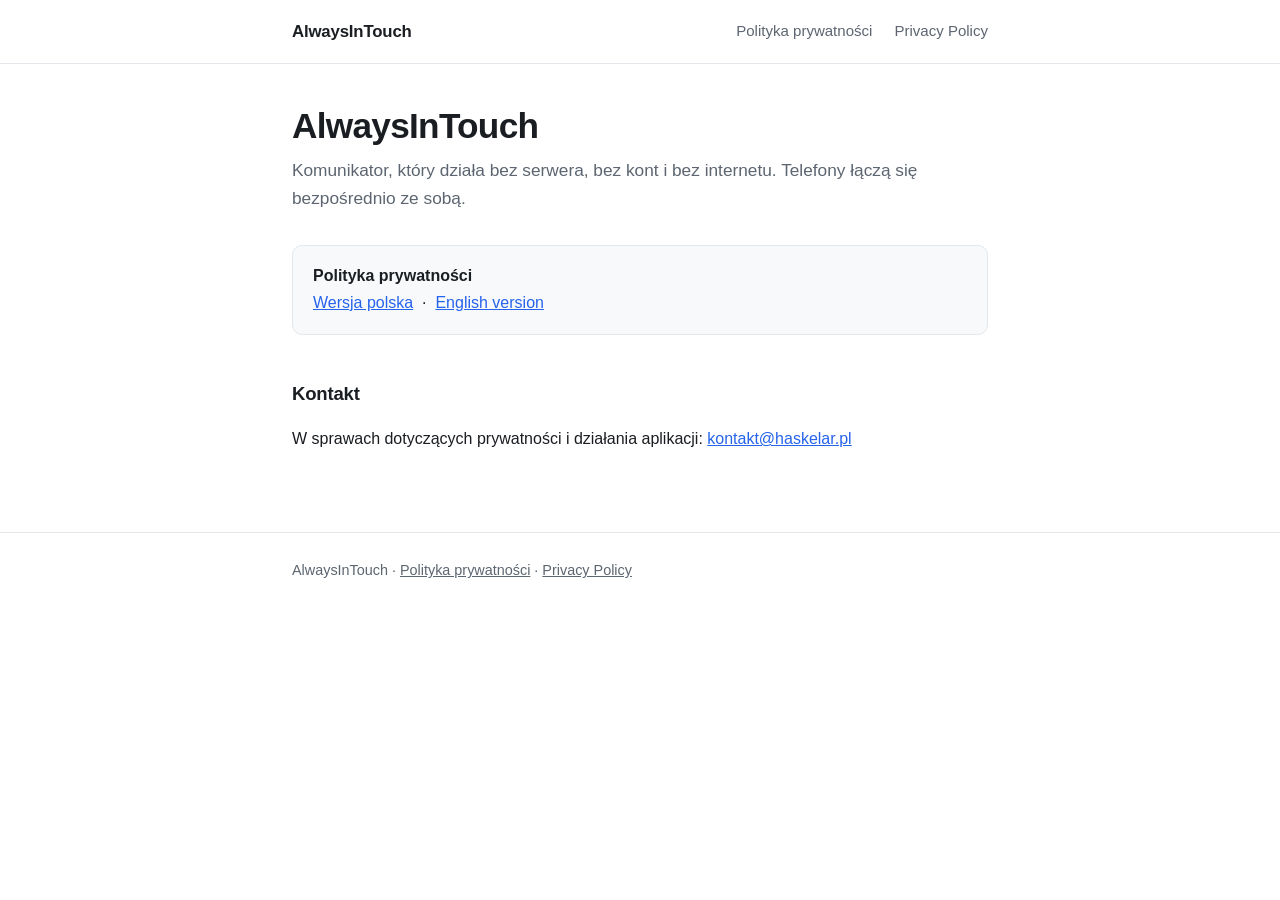
==== index.html @ 98c2c509 "Polityka prywatnosci AlwaysInTouch (PL/EN) na GitHub Pages" ====
<!DOCTYPE html>
<html lang="pl">
<head>
<meta charset="utf-8">
<meta name="viewport" content="width=device-width, initial-scale=1">
<title>AlwaysInTouch</title>
<meta name="description" content="AlwaysInTouch — komunikator działający bez serwera i bez internetu. Polityka prywatności po polsku i po angielsku.">
<link rel="canonical" href="https://haskelar.pl/">
<link rel="stylesheet" href="/style.css">
<link rel="icon" href="data:image/svg+xml,<svg xmlns='http://www.w3.org/2000/svg' viewBox='0 0 100 100'><text y='.9em' font-size='90'>🔗</text></svg>">
</head>
<body>

<header class="site">
  <div class="wrap">
    <a class="brand" href="/">AlwaysInTouch</a>
    <nav>
      <a href="/polityka-prywatnosci/">Polityka prywatności</a>
      <a href="/privacy/">Privacy Policy</a>
    </nav>
  </div>
</header>

<main>
  <div class="wrap">
    <h1>AlwaysInTouch</h1>
    <p class="lead">Komunikator, który działa bez serwera, bez kont i bez internetu.
    Telefony łączą się bezpośrednio ze sobą.</p>

    <div class="card">
      <p><strong>Polityka prywatności</strong><br>
      <a href="/polityka-prywatnosci/">Wersja polska</a> &nbsp;·&nbsp;
      <a href="/privacy/">English version</a></p>
    </div>

    <h2>Kontakt</h2>
    <p>W sprawach dotyczących prywatności i działania aplikacji:
    <a href="mailto:kontakt@haskelar.pl">kontakt@haskelar.pl</a></p>
  </div>
</main>

<footer class="site">
  <div class="wrap">
    AlwaysInTouch &middot;
    <a href="/polityka-prywatnosci/">Polityka prywatności</a> &middot;
    <a href="/privacy/">Privacy Policy</a>
  </div>
</footer>

</body>
</html>
---- style.css ----
:root {
  --bg: #ffffff;
  --fg: #1a1d21;
  --muted: #5c6570;
  --line: #e3e7eb;
  --accent: #2563eb;
  --card: #f7f9fb;
  --maxw: 46rem;
}

@media (prefers-color-scheme: dark) {
  :root {
    --bg: #0f1216;
    --fg: #e6eaef;
    --muted: #9aa4b0;
    --line: #242a31;
    --accent: #6ea8fe;
    --card: #161b21;
  }
}

* { box-sizing: border-box; }

html { -webkit-text-size-adjust: 100%; }

body {
  margin: 0;
  background: var(--bg);
  color: var(--fg);
  font: 16px/1.65 -apple-system, BlinkMacSystemFont, "Segoe UI", Roboto,
        "Helvetica Neue", Arial, sans-serif;
}

.wrap {
  max-width: var(--maxw);
  margin: 0 auto;
  padding: 0 1.25rem;
}

header.site {
  border-bottom: 1px solid var(--line);
  padding: 1.1rem 0;
}

header.site .wrap {
  display: flex;
  flex-wrap: wrap;
  gap: 0.75rem 1rem;
  align-items: center;
  justify-content: space-between;
}

.brand {
  font-weight: 650;
  letter-spacing: -0.01em;
  font-size: 1.05rem;
  text-decoration: none;
  color: var(--fg);
}

nav a {
  color: var(--muted);
  text-decoration: none;
  font-size: 0.94rem;
  margin-left: 1.1rem;
}

nav a:first-child { margin-left: 0; }

nav a:hover, a:hover { color: var(--accent); }

.lang {
  display: inline-flex;
  border: 1px solid var(--line);
  border-radius: 7px;
  overflow: hidden;
  font-size: 0.82rem;
}

.lang a {
  padding: 0.24rem 0.62rem;
  text-decoration: none;
  color: var(--muted);
  margin: 0;
}

.lang a[aria-current="true"] {
  background: var(--accent);
  color: #fff;
}

main { padding: 2.6rem 0 4rem; }

h1 {
  font-size: clamp(1.65rem, 4.5vw, 2.2rem);
  line-height: 1.2;
  letter-spacing: -0.02em;
  margin: 0 0 0.5rem;
}

h2 {
  font-size: 1.16rem;
  letter-spacing: -0.01em;
  margin: 2.4rem 0 0.6rem;
  padding-top: 0.4rem;
}

p, li { color: var(--fg); }

.lead {
  font-size: 1.08rem;
  color: var(--muted);
  margin: 0 0 2rem;
}

a { color: var(--accent); }

ul { padding-left: 1.2rem; }

li { margin: 0.3rem 0; }

ol { padding-left: 1.3rem; }

.meta {
  color: var(--muted);
  font-size: 0.9rem;
  margin: 0 0 2.2rem;
  padding-bottom: 1.4rem;
  border-bottom: 1px solid var(--line);
}

.meta strong { color: var(--fg); }

code {
  font-family: ui-monospace, SFMono-Regular, Menlo, Consolas, monospace;
  font-size: 0.88em;
  background: var(--card);
  border: 1px solid var(--line);
  border-radius: 4px;
  padding: 0.08em 0.35em;
}

.card {
  background: var(--card);
  border: 1px solid var(--line);
  border-radius: 10px;
  padding: 1.1rem 1.25rem;
  margin: 1.5rem 0;
}

.card p:first-child { margin-top: 0; }
.card p:last-child { margin-bottom: 0; }

.card.tldr { border-left: 3px solid var(--accent); }

table {
  width: 100%;
  border-collapse: collapse;
  margin: 1rem 0;
  font-size: 0.94rem;
}

th, td {
  text-align: left;
  padding: 0.55rem 0.7rem;
  border-bottom: 1px solid var(--line);
  vertical-align: top;
}

th { color: var(--muted); font-weight: 600; }

td:first-child { white-space: nowrap; }

@media (max-width: 34rem) {
  td:first-child { white-space: normal; }
}

.scroll { overflow-x: auto; }

footer.site {
  border-top: 1px solid var(--line);
  padding: 1.6rem 0 2.5rem;
  color: var(--muted);
  font-size: 0.9rem;
}

footer.site a { color: var(--muted); }
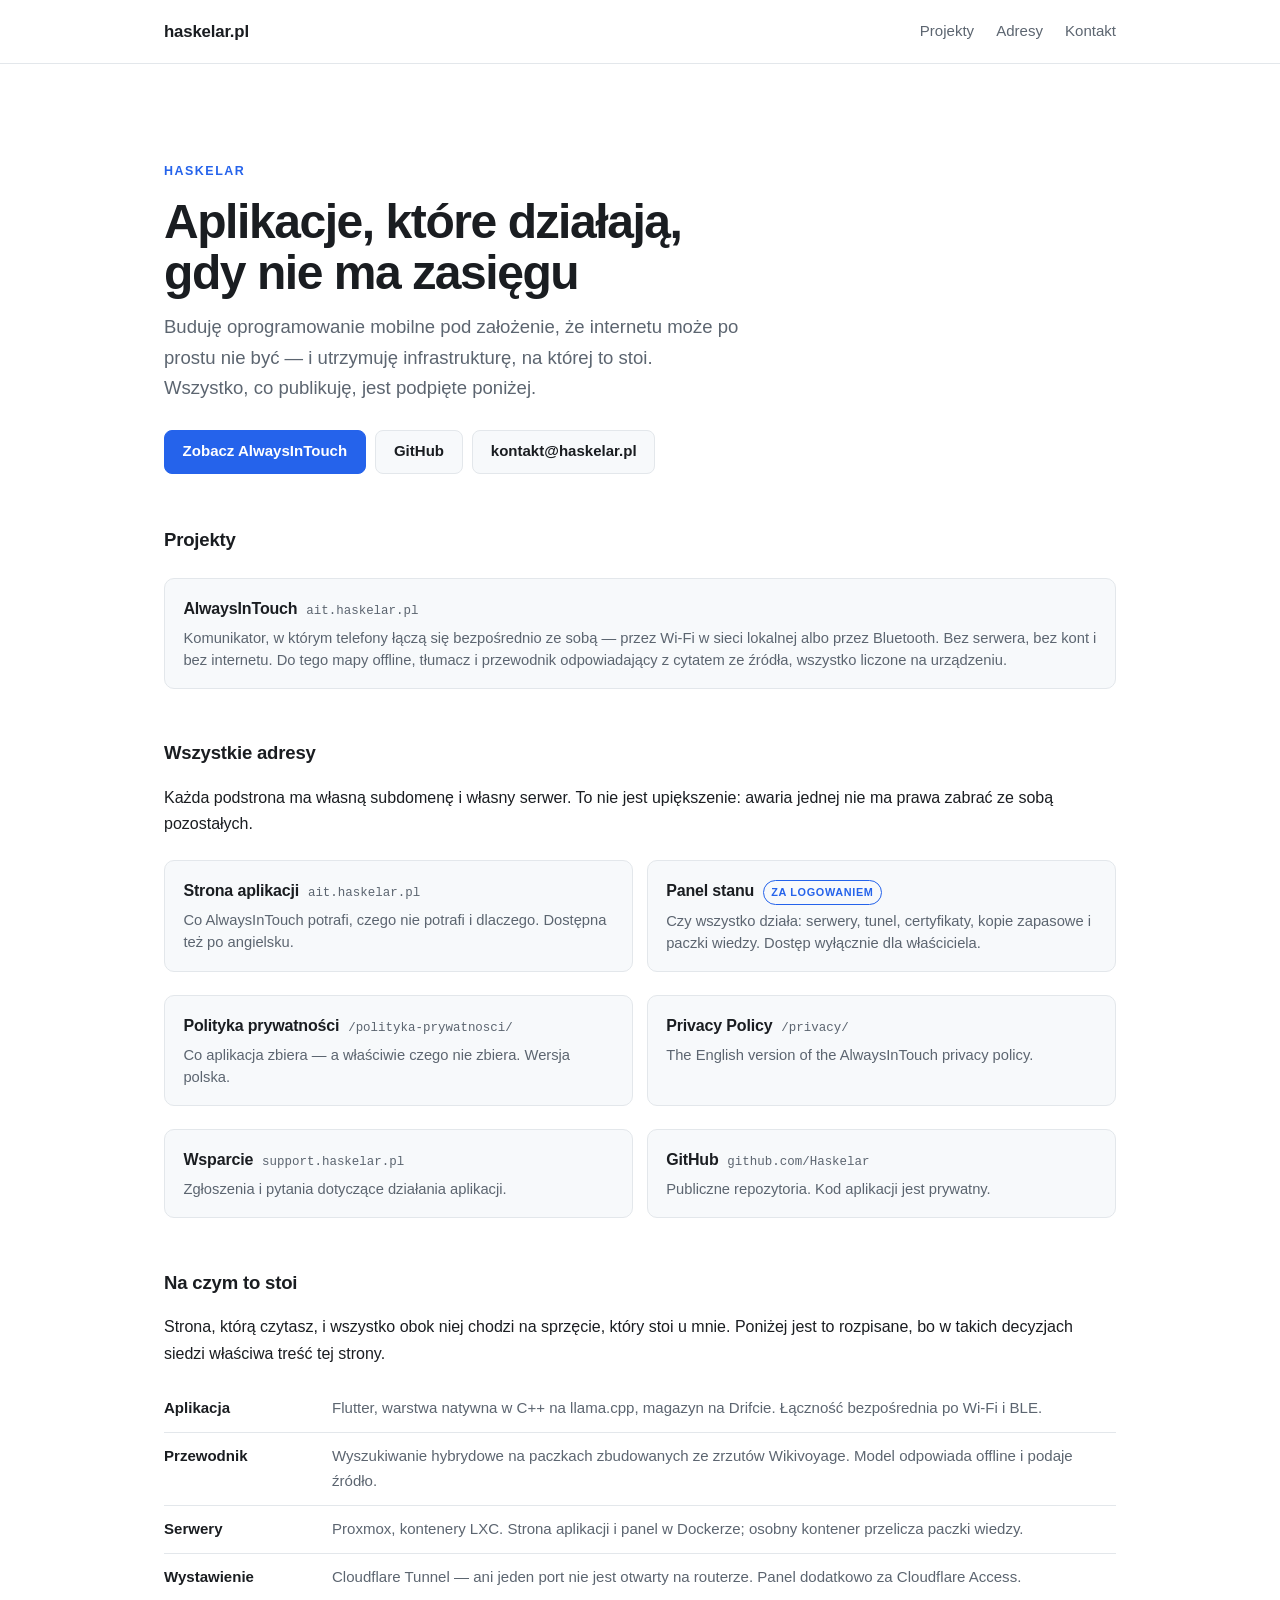
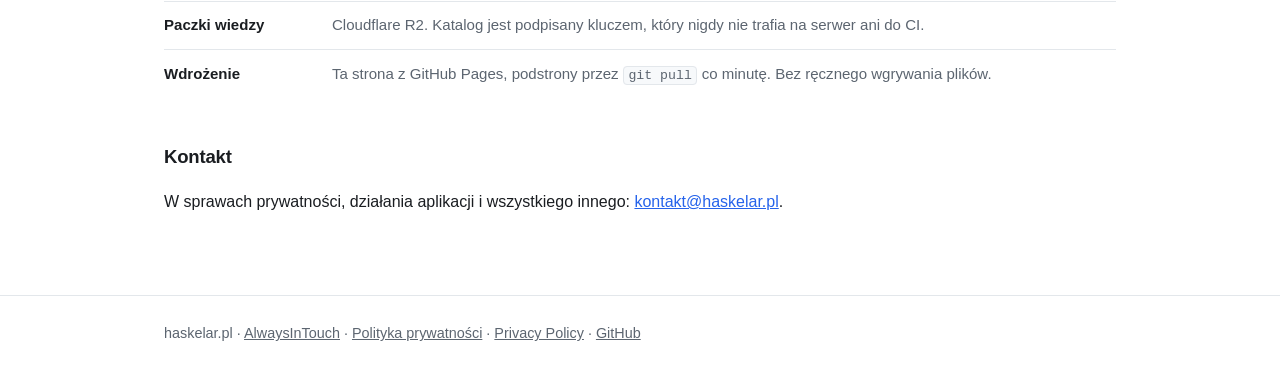
==== commit 9c4c571d: "haskelar.pl staje sie strona developera, nie aplikacji Strona glowna byla dotad druga, ubozsza stron" ====
--- a/index.html
+++ b/index.html
@@ -3,47 +3,164 @@
 <head>
 <meta charset="utf-8">
 <meta name="viewport" content="width=device-width, initial-scale=1">
-<title>AlwaysInTouch</title>
-<meta name="description" content="AlwaysInTouch — komunikator działający bez serwera i bez internetu. Polityka prywatności po polsku i po angielsku.">
+<title>Haskelar — aplikacje, które działają bez internetu</title>
+<meta name="description" content="Buduję aplikacje mobilne działające offline i utrzymuję infrastrukturę, na której stoją. AlwaysInTouch — komunikator bez serwera. Tu znajdziesz wszystkie podstrony i polityki prywatności.">
 <link rel="canonical" href="https://haskelar.pl/">
 <link rel="stylesheet" href="/style.css">
-<link rel="icon" href="data:image/svg+xml,<svg xmlns='http://www.w3.org/2000/svg' viewBox='0 0 100 100'><text y='.9em' font-size='90'>🔗</text></svg>">
+<link rel="icon" href="data:image/svg+xml,<svg xmlns='http://www.w3.org/2000/svg' viewBox='0 0 100 100'><text y='.9em' font-size='90'>🛠️</text></svg>">
+<meta property="og:title" content="Haskelar — aplikacje, które działają bez internetu">
+<meta property="og:description" content="AlwaysInTouch: komunikator łączący telefony bezpośrednio ze sobą. Plus infrastruktura, na której to stoi.">
+<meta property="og:type" content="website">
+<meta property="og:locale" content="pl_PL">
+<meta property="og:url" content="https://haskelar.pl/">
 </head>
-<body>
+<body class="glowna">
 
 <header class="site">
   <div class="wrap">
-    <a class="brand" href="/">AlwaysInTouch</a>
+    <a class="brand" href="/">haskelar.pl</a>
     <nav>
-      <a href="/polityka-prywatnosci/">Polityka prywatności</a>
-      <a href="/privacy/">Privacy Policy</a>
+      <a href="#projekty">Projekty</a>
+      <a href="#adresy">Adresy</a>
+      <a href="#kontakt">Kontakt</a>
     </nav>
   </div>
 </header>
 
 <main>
   <div class="wrap">
-    <h1>AlwaysInTouch</h1>
-    <p class="lead">Komunikator, który działa bez serwera, bez kont i bez internetu.
-    Telefony łączą się bezpośrednio ze sobą.</p>
 
-    <div class="card">
-      <p><strong>Polityka prywatności</strong><br>
-      <a href="/polityka-prywatnosci/">Wersja polska</a> &nbsp;·&nbsp;
-      <a href="/privacy/">English version</a></p>
-    </div>
+    <section class="hero">
+      <span class="kto">Haskelar</span>
+      <h1>Aplikacje, które działają, gdy nie ma zasięgu</h1>
+      <p class="lead">Buduję oprogramowanie mobilne pod założenie, że internetu
+      może po prostu nie być — i utrzymuję infrastrukturę, na której to stoi.
+      Wszystko, co publikuję, jest podpięte poniżej.</p>
+      <div class="hero-akcje">
+        <a class="przycisk mocny" href="https://ait.haskelar.pl/">Zobacz AlwaysInTouch</a>
+        <a class="przycisk" href="https://github.com/Haskelar">GitHub</a>
+        <a class="przycisk" href="mailto:kontakt@haskelar.pl">kontakt@haskelar.pl</a>
+      </div>
+    </section>
 
-    <h2>Kontakt</h2>
-    <p>W sprawach dotyczących prywatności i działania aplikacji:
-    <a href="mailto:kontakt@haskelar.pl">kontakt@haskelar.pl</a></p>
+    <h2 id="projekty">Projekty</h2>
+
+    <ul class="siatka">
+      <li class="szeroki">
+        <a class="kafel" href="https://ait.haskelar.pl/">
+          <span class="kafel-glowa">
+            <span class="kafel-tytul">AlwaysInTouch</span>
+            <span class="kafel-adres">ait.haskelar.pl</span>
+          </span>
+          <p>Komunikator, w którym telefony łączą się bezpośrednio ze sobą —
+          przez Wi-Fi w sieci lokalnej albo przez Bluetooth. Bez serwera, bez
+          kont i bez internetu. Do tego mapy offline, tłumacz i przewodnik
+          odpowiadający z cytatem ze źródła, wszystko liczone na urządzeniu.</p>
+        </a>
+      </li>
+    </ul>
+
+    <h2 id="adresy">Wszystkie adresy</h2>
+    <p>Każda podstrona ma własną subdomenę i własny serwer. To nie jest
+    upiększenie: awaria jednej nie ma prawa zabrać ze sobą pozostałych.</p>
+
+    <ul class="siatka">
+      <li>
+        <!-- Bez osobnego odnośnika do wersji angielskiej w środku: odnośnik
+             zagnieżdżony w odnośniku to niepoprawny HTML, a przeglądarki
+             rozwiązują to każda po swojemu. Przełącznik języka stoi na samej
+             stronie aplikacji, i tam jest jego miejsce. -->
+        <a class="kafel" href="https://ait.haskelar.pl/">
+          <span class="kafel-glowa">
+            <span class="kafel-tytul">Strona aplikacji</span>
+            <span class="kafel-adres">ait.haskelar.pl</span>
+          </span>
+          <p>Co AlwaysInTouch potrafi, czego nie potrafi i dlaczego.
+          Dostępna też po angielsku.</p>
+        </a>
+      </li>
+      <li>
+        <a class="kafel" href="https://dev.haskelar.pl/">
+          <span class="kafel-glowa">
+            <span class="kafel-tytul">Panel stanu</span>
+            <span class="znacznik zamkniety">za logowaniem</span>
+          </span>
+          <p>Czy wszystko działa: serwery, tunel, certyfikaty, kopie zapasowe
+          i paczki wiedzy. Dostęp wyłącznie dla właściciela.</p>
+        </a>
+      </li>
+      <li>
+        <a class="kafel" href="/polityka-prywatnosci/">
+          <span class="kafel-glowa">
+            <span class="kafel-tytul">Polityka prywatności</span>
+            <span class="kafel-adres">/polityka-prywatnosci/</span>
+          </span>
+          <p>Co aplikacja zbiera — a właściwie czego nie zbiera. Wersja polska.</p>
+        </a>
+      </li>
+      <li>
+        <a class="kafel" href="/privacy/">
+          <span class="kafel-glowa">
+            <span class="kafel-tytul" lang="en">Privacy Policy</span>
+            <span class="kafel-adres">/privacy/</span>
+          </span>
+          <p lang="en">The English version of the AlwaysInTouch privacy policy.</p>
+        </a>
+      </li>
+      <li>
+        <a class="kafel" href="https://support.haskelar.pl/">
+          <span class="kafel-glowa">
+            <span class="kafel-tytul">Wsparcie</span>
+            <span class="kafel-adres">support.haskelar.pl</span>
+          </span>
+          <p>Zgłoszenia i pytania dotyczące działania aplikacji.</p>
+        </a>
+      </li>
+      <li>
+        <a class="kafel" href="https://github.com/Haskelar">
+          <span class="kafel-glowa">
+            <span class="kafel-tytul">GitHub</span>
+            <span class="kafel-adres">github.com/Haskelar</span>
+          </span>
+          <p>Publiczne repozytoria. Kod aplikacji jest prywatny.</p>
+        </a>
+      </li>
+    </ul>
+
+    <h2>Na czym to stoi</h2>
+    <p>Strona, którą czytasz, i wszystko obok niej chodzi na sprzęcie, który
+    stoi u mnie. Poniżej jest to rozpisane, bo w takich decyzjach siedzi
+    właściwa treść tej strony.</p>
+
+    <ul class="stos">
+      <li><b>Aplikacja</b><span>Flutter, warstwa natywna w C++ na llama.cpp,
+        magazyn na Drifcie. Łączność bezpośrednia po Wi-Fi i BLE.</span></li>
+      <li><b>Przewodnik</b><span>Wyszukiwanie hybrydowe na paczkach zbudowanych
+        ze zrzutów Wikivoyage. Model odpowiada offline i podaje źródło.</span></li>
+      <li><b>Serwery</b><span>Proxmox, kontenery LXC. Strona aplikacji i panel
+        w Dockerze; osobny kontener przelicza paczki wiedzy.</span></li>
+      <li><b>Wystawienie</b><span>Cloudflare Tunnel — ani jeden port nie jest
+        otwarty na routerze. Panel dodatkowo za Cloudflare Access.</span></li>
+      <li><b>Paczki wiedzy</b><span>Cloudflare R2. Katalog jest podpisany
+        kluczem, który nigdy nie trafia na serwer ani do CI.</span></li>
+      <li><b>Wdrożenie</b><span>Ta strona z GitHub Pages, podstrony przez
+        <code>git pull</code> co minutę. Bez ręcznego wgrywania plików.</span></li>
+    </ul>
+
+    <h2 id="kontakt">Kontakt</h2>
+    <p>W sprawach prywatności, działania aplikacji i wszystkiego innego:
+    <a href="mailto:kontakt@haskelar.pl">kontakt@haskelar.pl</a>.</p>
+
   </div>
 </main>
 
 <footer class="site">
   <div class="wrap">
-    AlwaysInTouch &middot;
+    haskelar.pl &middot;
+    <a href="https://ait.haskelar.pl/">AlwaysInTouch</a> &middot;
     <a href="/polityka-prywatnosci/">Polityka prywatności</a> &middot;
-    <a href="/privacy/">Privacy Policy</a>
+    <a href="/privacy/">Privacy Policy</a> &middot;
+    <a href="https://github.com/Haskelar">GitHub</a>
   </div>
 </footer>
 
--- a/style.css
+++ b/style.css
@@ -185,3 +185,166 @@
 }
 
 footer.site a { color: var(--muted); }
+
+/* ==========================================================================
+   Strona główna — wizytówka i rozdzielnia.
+
+   Wszystko poniżej dotyczy WYŁĄCZNIE index.html i 404. Podstrony z polityką
+   prywatności korzystają z klas powyżej i nie wolno ich ruszać: ich adresy
+   są wpisane w Play Console, a treść jest dokumentem prawnym.
+
+   Szerokość zawartości rośnie tu do 62rem, bo rozdzielnia to siatka kafelków,
+   a nie tekst do czytania — kolumna 46rem od artykułu byłaby dla niej za wąska.
+   ========================================================================== */
+
+body.glowna .wrap { max-width: 62rem; }
+
+/* ---------------------------------------------------------------- nagłówek */
+
+.hero { padding: 3.2rem 0 0.4rem; }
+
+.hero .kto {
+  display: inline-block;
+  font-size: 0.78rem;
+  font-weight: 650;
+  letter-spacing: 0.12em;
+  text-transform: uppercase;
+  color: var(--accent);
+  margin-bottom: 0.9rem;
+}
+
+.hero h1 {
+  font-size: clamp(2rem, 6vw, 3rem);
+  line-height: 1.08;
+  letter-spacing: -0.03em;
+  margin: 0 0 0.8rem;
+  max-width: 20ch;
+}
+
+.hero .lead {
+  font-size: clamp(1.02rem, 2.2vw, 1.16rem);
+  max-width: 56ch;
+  margin-bottom: 1.6rem;
+}
+
+.hero-akcje { display: flex; flex-wrap: wrap; gap: 0.6rem; }
+
+.przycisk {
+  display: inline-flex;
+  align-items: center;
+  min-height: 44px;          /* cel dotykowy — WCAG 2.5.5 */
+  padding: 0.5rem 1.1rem;
+  border-radius: 8px;
+  border: 1px solid var(--line);
+  background: var(--card);
+  color: var(--fg);
+  font-size: 0.94rem;
+  font-weight: 600;
+  text-decoration: none;
+}
+
+.przycisk:hover { border-color: var(--accent); color: var(--accent); }
+
+.przycisk.mocny {
+  background: var(--accent);
+  border-color: var(--accent);
+  color: #fff;
+}
+
+.przycisk.mocny:hover { opacity: 0.9; color: #fff; }
+
+/* ---------------------------------------------------------------- kafelki */
+
+.siatka {
+  display: grid;
+  gap: 0.85rem;
+  grid-template-columns: 1fr;
+  margin: 1.1rem 0 0;
+  padding: 0;
+  list-style: none;
+}
+
+/* Elementem siatki jest <li>, więc klasa układu musi siedzieć na nim, a nie
+   na kafelku w środku. `display: flex` plus `flex: 1` wyrównuje wysokości
+   w wierszu — bez tego dwa kafelki obok siebie mają różną wysokość i siatka
+   wygląda na rozjechaną. */
+.siatka > li { display: flex; }
+.siatka > li > .kafel { flex: 1; }
+
+@media (min-width: 40rem) {
+  .siatka { grid-template-columns: repeat(2, minmax(0, 1fr)); }
+  .siatka > li.szeroki { grid-column: 1 / -1; }
+}
+
+.kafel {
+  display: flex;
+  flex-direction: column;
+  gap: 0.3rem;
+  padding: 1.05rem 1.15rem;
+  border: 1px solid var(--line);
+  border-radius: 10px;
+  background: var(--card);
+  text-decoration: none;
+  color: inherit;
+}
+
+a.kafel:hover { border-color: var(--accent); }
+
+.kafel-glowa {
+  display: flex;
+  align-items: baseline;
+  gap: 0.55rem;
+  flex-wrap: wrap;
+}
+
+.kafel-tytul { font-weight: 660; font-size: 1rem; letter-spacing: -0.01em; }
+a.kafel:hover .kafel-tytul { color: var(--accent); }
+
+.kafel-adres {
+  font-family: ui-monospace, SFMono-Regular, Menlo, Consolas, monospace;
+  font-size: 0.78rem;
+  color: var(--muted);
+}
+
+.kafel p { margin: 0; color: var(--muted); font-size: 0.92rem; line-height: 1.5; }
+
+.znacznik {
+  font-size: 0.68rem;
+  font-weight: 700;
+  letter-spacing: 0.06em;
+  text-transform: uppercase;
+  padding: 0.15rem 0.45rem;
+  border-radius: 999px;
+  border: 1px solid var(--line);
+  color: var(--muted);
+  white-space: nowrap;
+}
+
+.znacznik.zamkniety { border-color: var(--accent); color: var(--accent); }
+
+/* ------------------------------------------------------------------ stos */
+
+.stos { margin: 1.1rem 0 0; padding: 0; list-style: none; }
+
+.stos li {
+  display: flex;
+  gap: 1rem;
+  padding: 0.7rem 0;
+  border-bottom: 1px solid var(--line);
+  font-size: 0.94rem;
+  margin: 0;
+}
+
+.stos li:last-child { border-bottom: 0; }
+
+.stos b {
+  flex: 0 0 9.5rem;
+  font-weight: 600;
+}
+
+.stos span { color: var(--muted); }
+
+@media (max-width: 34rem) {
+  .stos li { flex-direction: column; gap: 0.15rem; }
+  .stos b { flex: none; }
+}
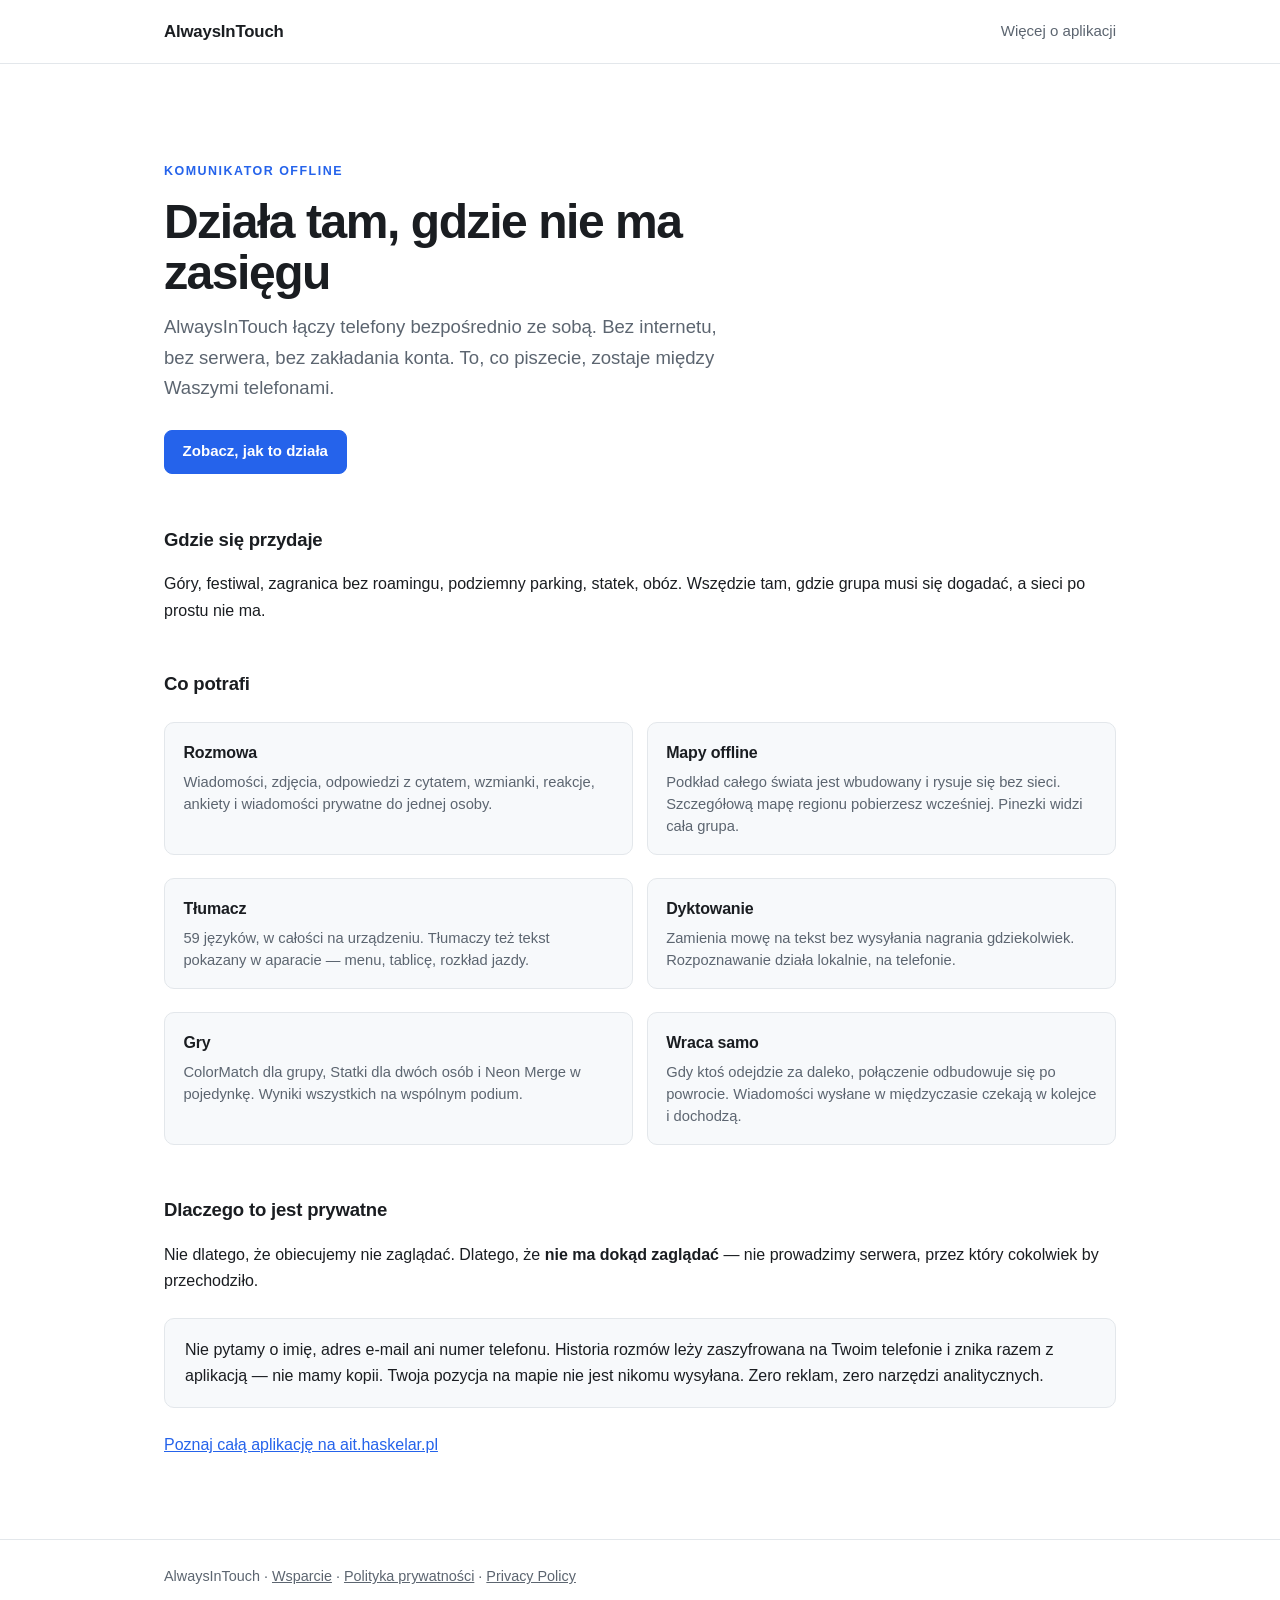
==== commit c272863b: "haskelar.pl mowi o aplikacji, nie o tym, jak jest zbudowana Poprzednia wersja byla wizytowka develop" ====
--- a/index.html
+++ b/index.html
@@ -3,13 +3,13 @@
 <head>
 <meta charset="utf-8">
 <meta name="viewport" content="width=device-width, initial-scale=1">
-<title>Haskelar — aplikacje, które działają bez internetu</title>
-<meta name="description" content="Buduję aplikacje mobilne działające offline i utrzymuję infrastrukturę, na której stoją. AlwaysInTouch — komunikator bez serwera. Tu znajdziesz wszystkie podstrony i polityki prywatności.">
+<title>AlwaysInTouch — komunikator, który działa bez zasięgu</title>
+<meta name="description" content="AlwaysInTouch łączy telefony bezpośrednio ze sobą. Piszcie, wysyłajcie zdjęcia i stawiajcie pinezki na wspólnej mapie bez internetu, bez serwera i bez zakładania konta.">
 <link rel="canonical" href="https://haskelar.pl/">
 <link rel="stylesheet" href="/style.css">
-<link rel="icon" href="data:image/svg+xml,<svg xmlns='http://www.w3.org/2000/svg' viewBox='0 0 100 100'><text y='.9em' font-size='90'>🛠️</text></svg>">
-<meta property="og:title" content="Haskelar — aplikacje, które działają bez internetu">
-<meta property="og:description" content="AlwaysInTouch: komunikator łączący telefony bezpośrednio ze sobą. Plus infrastruktura, na której to stoi.">
+<link rel="icon" href="data:image/svg+xml,<svg xmlns='http://www.w3.org/2000/svg' viewBox='0 0 100 100'><text y='.9em' font-size='90'>🔗</text></svg>">
+<meta property="og:title" content="AlwaysInTouch — komunikator, który działa bez zasięgu">
+<meta property="og:description" content="Telefony łączą się bezpośrednio ze sobą. Bez internetu, bez serwera, bez konta.">
 <meta property="og:type" content="website">
 <meta property="og:locale" content="pl_PL">
 <meta property="og:url" content="https://haskelar.pl/">
@@ -18,11 +18,9 @@
 
 <header class="site">
   <div class="wrap">
-    <a class="brand" href="/">haskelar.pl</a>
+    <a class="brand" href="/">AlwaysInTouch</a>
     <nav>
-      <a href="#projekty">Projekty</a>
-      <a href="#adresy">Adresy</a>
-      <a href="#kontakt">Kontakt</a>
+      <a href="https://ait.haskelar.pl/">Więcej o aplikacji</a>
     </nav>
   </div>
 </header>
@@ -31,136 +29,90 @@
   <div class="wrap">
 
     <section class="hero">
-      <span class="kto">Haskelar</span>
-      <h1>Aplikacje, które działają, gdy nie ma zasięgu</h1>
-      <p class="lead">Buduję oprogramowanie mobilne pod założenie, że internetu
-      może po prostu nie być — i utrzymuję infrastrukturę, na której to stoi.
-      Wszystko, co publikuję, jest podpięte poniżej.</p>
+      <span class="kto">Komunikator offline</span>
+      <h1>Działa tam, gdzie nie ma zasięgu</h1>
+      <p class="lead">AlwaysInTouch łączy telefony bezpośrednio ze sobą.
+      Bez internetu, bez serwera, bez zakładania konta. To, co piszecie,
+      zostaje między Waszymi telefonami.</p>
       <div class="hero-akcje">
-        <a class="przycisk mocny" href="https://ait.haskelar.pl/">Zobacz AlwaysInTouch</a>
-        <a class="przycisk" href="https://github.com/Haskelar">GitHub</a>
-        <a class="przycisk" href="mailto:kontakt@haskelar.pl">kontakt@haskelar.pl</a>
+        <a class="przycisk mocny" href="https://ait.haskelar.pl/">Zobacz, jak to działa</a>
       </div>
     </section>
 
-    <h2 id="projekty">Projekty</h2>
+    <h2>Gdzie się przydaje</h2>
+    <p>Góry, festiwal, zagranica bez roamingu, podziemny parking, statek, obóz.
+    Wszędzie tam, gdzie grupa musi się dogadać, a sieci po prostu nie ma.</p>
+
+    <h2>Co potrafi</h2>
 
     <ul class="siatka">
-      <li class="szeroki">
-        <a class="kafel" href="https://ait.haskelar.pl/">
-          <span class="kafel-glowa">
-            <span class="kafel-tytul">AlwaysInTouch</span>
-            <span class="kafel-adres">ait.haskelar.pl</span>
-          </span>
-          <p>Komunikator, w którym telefony łączą się bezpośrednio ze sobą —
-          przez Wi-Fi w sieci lokalnej albo przez Bluetooth. Bez serwera, bez
-          kont i bez internetu. Do tego mapy offline, tłumacz i przewodnik
-          odpowiadający z cytatem ze źródła, wszystko liczone na urządzeniu.</p>
-        </a>
+      <li>
+        <div class="kafel">
+          <span class="kafel-glowa"><span class="kafel-tytul">Rozmowa</span></span>
+          <p>Wiadomości, zdjęcia, odpowiedzi z cytatem, wzmianki, reakcje,
+          ankiety i wiadomości prywatne do jednej osoby.</p>
+        </div>
+      </li>
+      <li>
+        <div class="kafel">
+          <span class="kafel-glowa"><span class="kafel-tytul">Mapy offline</span></span>
+          <p>Podkład całego świata jest wbudowany i rysuje się bez sieci.
+          Szczegółową mapę regionu pobierzesz wcześniej. Pinezki widzi cała grupa.</p>
+        </div>
+      </li>
+      <li>
+        <div class="kafel">
+          <span class="kafel-glowa"><span class="kafel-tytul">Tłumacz</span></span>
+          <p>59 języków, w całości na urządzeniu. Tłumaczy też tekst pokazany
+          w aparacie — menu, tablicę, rozkład jazdy.</p>
+        </div>
+      </li>
+      <li>
+        <div class="kafel">
+          <span class="kafel-glowa"><span class="kafel-tytul">Dyktowanie</span></span>
+          <p>Zamienia mowę na tekst bez wysyłania nagrania gdziekolwiek.
+          Rozpoznawanie działa lokalnie, na telefonie.</p>
+        </div>
+      </li>
+      <li>
+        <div class="kafel">
+          <span class="kafel-glowa"><span class="kafel-tytul">Gry</span></span>
+          <p>ColorMatch dla grupy, Statki dla dwóch osób i Neon Merge
+          w pojedynkę. Wyniki wszystkich na wspólnym podium.</p>
+        </div>
+      </li>
+      <li>
+        <div class="kafel">
+          <span class="kafel-glowa"><span class="kafel-tytul">Wraca samo</span></span>
+          <p>Gdy ktoś odejdzie za daleko, połączenie odbudowuje się po powrocie.
+          Wiadomości wysłane w międzyczasie czekają w kolejce i dochodzą.</p>
+        </div>
       </li>
     </ul>
 
-    <h2 id="adresy">Wszystkie adresy</h2>
-    <p>Każda podstrona ma własną subdomenę i własny serwer. To nie jest
-    upiększenie: awaria jednej nie ma prawa zabrać ze sobą pozostałych.</p>
+    <h2>Dlaczego to jest prywatne</h2>
+    <p>Nie dlatego, że obiecujemy nie zaglądać. Dlatego, że <strong>nie ma dokąd
+    zaglądać</strong> — nie prowadzimy serwera, przez który cokolwiek by
+    przechodziło.</p>
 
-    <ul class="siatka">
-      <li>
-        <!-- Bez osobnego odnośnika do wersji angielskiej w środku: odnośnik
-             zagnieżdżony w odnośniku to niepoprawny HTML, a przeglądarki
-             rozwiązują to każda po swojemu. Przełącznik języka stoi na samej
-             stronie aplikacji, i tam jest jego miejsce. -->
-        <a class="kafel" href="https://ait.haskelar.pl/">
-          <span class="kafel-glowa">
-            <span class="kafel-tytul">Strona aplikacji</span>
-            <span class="kafel-adres">ait.haskelar.pl</span>
-          </span>
-          <p>Co AlwaysInTouch potrafi, czego nie potrafi i dlaczego.
-          Dostępna też po angielsku.</p>
-        </a>
-      </li>
-      <li>
-        <a class="kafel" href="https://dev.haskelar.pl/">
-          <span class="kafel-glowa">
-            <span class="kafel-tytul">Panel stanu</span>
-            <span class="znacznik zamkniety">za logowaniem</span>
-          </span>
-          <p>Czy wszystko działa: serwery, tunel, certyfikaty, kopie zapasowe
-          i paczki wiedzy. Dostęp wyłącznie dla właściciela.</p>
-        </a>
-      </li>
-      <li>
-        <a class="kafel" href="/polityka-prywatnosci/">
-          <span class="kafel-glowa">
-            <span class="kafel-tytul">Polityka prywatności</span>
-            <span class="kafel-adres">/polityka-prywatnosci/</span>
-          </span>
-          <p>Co aplikacja zbiera — a właściwie czego nie zbiera. Wersja polska.</p>
-        </a>
-      </li>
-      <li>
-        <a class="kafel" href="/privacy/">
-          <span class="kafel-glowa">
-            <span class="kafel-tytul" lang="en">Privacy Policy</span>
-            <span class="kafel-adres">/privacy/</span>
-          </span>
-          <p lang="en">The English version of the AlwaysInTouch privacy policy.</p>
-        </a>
-      </li>
-      <li>
-        <a class="kafel" href="https://support.haskelar.pl/">
-          <span class="kafel-glowa">
-            <span class="kafel-tytul">Wsparcie</span>
-            <span class="kafel-adres">support.haskelar.pl</span>
-          </span>
-          <p>Zgłoszenia i pytania dotyczące działania aplikacji.</p>
-        </a>
-      </li>
-      <li>
-        <a class="kafel" href="https://github.com/Haskelar">
-          <span class="kafel-glowa">
-            <span class="kafel-tytul">GitHub</span>
-            <span class="kafel-adres">github.com/Haskelar</span>
-          </span>
-          <p>Publiczne repozytoria. Kod aplikacji jest prywatny.</p>
-        </a>
-      </li>
-    </ul>
+    <div class="card">
+      <p>Nie pytamy o imię, adres e-mail ani numer telefonu. Historia rozmów
+      leży zaszyfrowana na Twoim telefonie i znika razem z aplikacją — nie mamy
+      kopii. Twoja pozycja na mapie nie jest nikomu wysyłana. Zero reklam,
+      zero narzędzi analitycznych.</p>
+    </div>
 
-    <h2>Na czym to stoi</h2>
-    <p>Strona, którą czytasz, i wszystko obok niej chodzi na sprzęcie, który
-    stoi u mnie. Poniżej jest to rozpisane, bo w takich decyzjach siedzi
-    właściwa treść tej strony.</p>
-
-    <ul class="stos">
-      <li><b>Aplikacja</b><span>Flutter, warstwa natywna w C++ na llama.cpp,
-        magazyn na Drifcie. Łączność bezpośrednia po Wi-Fi i BLE.</span></li>
-      <li><b>Przewodnik</b><span>Wyszukiwanie hybrydowe na paczkach zbudowanych
-        ze zrzutów Wikivoyage. Model odpowiada offline i podaje źródło.</span></li>
-      <li><b>Serwery</b><span>Proxmox, kontenery LXC. Strona aplikacji i panel
-        w Dockerze; osobny kontener przelicza paczki wiedzy.</span></li>
-      <li><b>Wystawienie</b><span>Cloudflare Tunnel — ani jeden port nie jest
-        otwarty na routerze. Panel dodatkowo za Cloudflare Access.</span></li>
-      <li><b>Paczki wiedzy</b><span>Cloudflare R2. Katalog jest podpisany
-        kluczem, który nigdy nie trafia na serwer ani do CI.</span></li>
-      <li><b>Wdrożenie</b><span>Ta strona z GitHub Pages, podstrony przez
-        <code>git pull</code> co minutę. Bez ręcznego wgrywania plików.</span></li>
-    </ul>
-
-    <h2 id="kontakt">Kontakt</h2>
-    <p>W sprawach prywatności, działania aplikacji i wszystkiego innego:
-    <a href="mailto:kontakt@haskelar.pl">kontakt@haskelar.pl</a>.</p>
+    <p><a href="https://ait.haskelar.pl/">Poznaj całą aplikację na ait.haskelar.pl</a></p>
 
   </div>
 </main>
 
 <footer class="site">
   <div class="wrap">
-    haskelar.pl &middot;
-    <a href="https://ait.haskelar.pl/">AlwaysInTouch</a> &middot;
+    AlwaysInTouch &middot;
+    <a href="https://support.haskelar.pl/">Wsparcie</a> &middot;
     <a href="/polityka-prywatnosci/">Polityka prywatności</a> &middot;
-    <a href="/privacy/">Privacy Policy</a> &middot;
-    <a href="https://github.com/Haskelar">GitHub</a>
+    <a href="/privacy/">Privacy Policy</a>
   </div>
 </footer>
 
--- a/style.css
+++ b/style.css
@@ -187,14 +187,14 @@
 footer.site a { color: var(--muted); }
 
 /* ==========================================================================
-   Strona główna — wizytówka i rozdzielnia.
+   Strona główna — landing aplikacji.
 
    Wszystko poniżej dotyczy WYŁĄCZNIE index.html i 404. Podstrony z polityką
    prywatności korzystają z klas powyżej i nie wolno ich ruszać: ich adresy
    są wpisane w Play Console, a treść jest dokumentem prawnym.
 
-   Szerokość zawartości rośnie tu do 62rem, bo rozdzielnia to siatka kafelków,
-   a nie tekst do czytania — kolumna 46rem od artykułu byłaby dla niej za wąska.
+   Szerokość zawartości rośnie tu do 62rem, bo siatka kafelków z funkcjami
+   potrzebuje więcej miejsca niż kolumna 46rem przeznaczona pod czytanie.
    ========================================================================== */
 
 body.glowna .wrap { max-width: 62rem; }
@@ -273,7 +273,6 @@
 
 @media (min-width: 40rem) {
   .siatka { grid-template-columns: repeat(2, minmax(0, 1fr)); }
-  .siatka > li.szeroki { grid-column: 1 / -1; }
 }
 
 .kafel {
@@ -284,11 +283,7 @@
   border: 1px solid var(--line);
   border-radius: 10px;
   background: var(--card);
-  text-decoration: none;
-  color: inherit;
-}
-
-a.kafel:hover { border-color: var(--accent); }
+}
 
 .kafel-glowa {
   display: flex;
@@ -298,53 +293,7 @@
 }
 
 .kafel-tytul { font-weight: 660; font-size: 1rem; letter-spacing: -0.01em; }
-a.kafel:hover .kafel-tytul { color: var(--accent); }
-
-.kafel-adres {
-  font-family: ui-monospace, SFMono-Regular, Menlo, Consolas, monospace;
-  font-size: 0.78rem;
-  color: var(--muted);
-}
 
 .kafel p { margin: 0; color: var(--muted); font-size: 0.92rem; line-height: 1.5; }
 
-.znacznik {
-  font-size: 0.68rem;
-  font-weight: 700;
-  letter-spacing: 0.06em;
-  text-transform: uppercase;
-  padding: 0.15rem 0.45rem;
-  border-radius: 999px;
-  border: 1px solid var(--line);
-  color: var(--muted);
-  white-space: nowrap;
-}
-
-.znacznik.zamkniety { border-color: var(--accent); color: var(--accent); }
-
 /* ------------------------------------------------------------------ stos */
-
-.stos { margin: 1.1rem 0 0; padding: 0; list-style: none; }
-
-.stos li {
-  display: flex;
-  gap: 1rem;
-  padding: 0.7rem 0;
-  border-bottom: 1px solid var(--line);
-  font-size: 0.94rem;
-  margin: 0;
-}
-
-.stos li:last-child { border-bottom: 0; }
-
-.stos b {
-  flex: 0 0 9.5rem;
-  font-weight: 600;
-}
-
-.stos span { color: var(--muted); }
-
-@media (max-width: 34rem) {
-  .stos li { flex-direction: column; gap: 0.15rem; }
-  .stos b { flex: none; }
-}
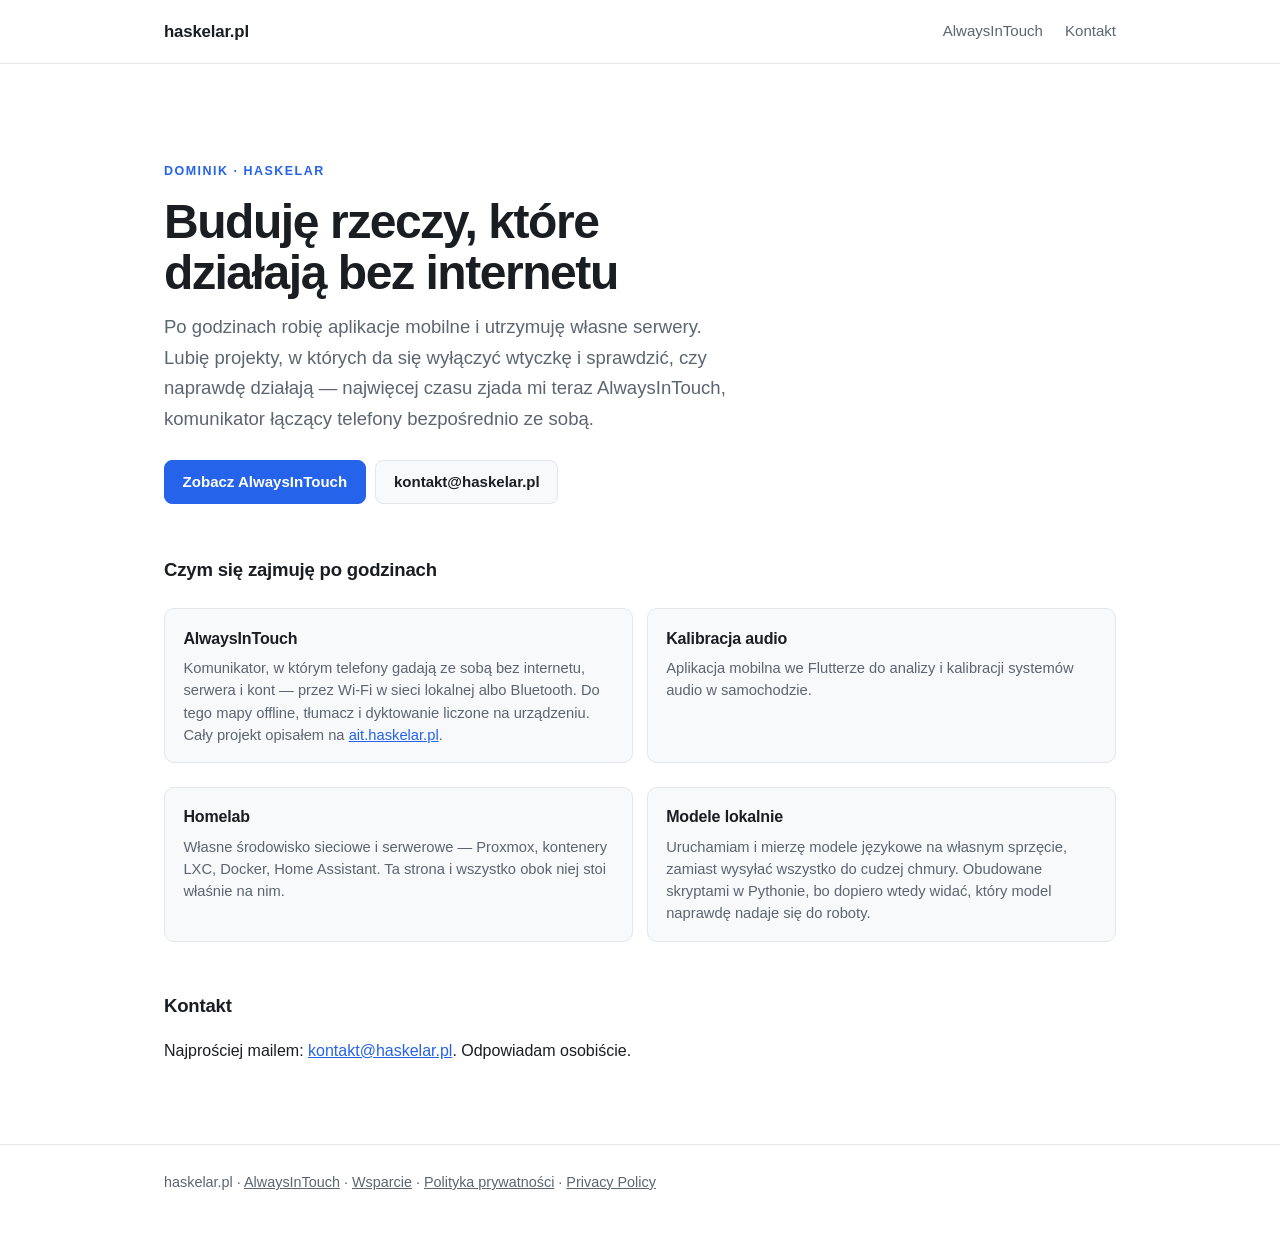
==== commit 17bdd879: "haskelar.pl mowi o autorze, ait.haskelar.pl zostaje przy aplikacji Podzial byl dotad rozmyty: obie s" ====
--- a/index.html
+++ b/index.html
@@ -3,13 +3,13 @@
 <head>
 <meta charset="utf-8">
 <meta name="viewport" content="width=device-width, initial-scale=1">
-<title>AlwaysInTouch — komunikator, który działa bez zasięgu</title>
-<meta name="description" content="AlwaysInTouch łączy telefony bezpośrednio ze sobą. Piszcie, wysyłajcie zdjęcia i stawiajcie pinezki na wspólnej mapie bez internetu, bez serwera i bez zakładania konta.">
+<title>Haskelar — buduję rzeczy, które działają bez internetu</title>
+<meta name="description" content="Dominik (Haskelar) — po godzinach buduję aplikacje mobilne działające offline i utrzymuję własny serwer. Największy projekt: AlwaysInTouch, komunikator łączący telefony bezpośrednio ze sobą.">
 <link rel="canonical" href="https://haskelar.pl/">
 <link rel="stylesheet" href="/style.css">
-<link rel="icon" href="data:image/svg+xml,<svg xmlns='http://www.w3.org/2000/svg' viewBox='0 0 100 100'><text y='.9em' font-size='90'>🔗</text></svg>">
-<meta property="og:title" content="AlwaysInTouch — komunikator, który działa bez zasięgu">
-<meta property="og:description" content="Telefony łączą się bezpośrednio ze sobą. Bez internetu, bez serwera, bez konta.">
+<link rel="icon" href="data:image/svg+xml,<svg xmlns='http://www.w3.org/2000/svg' viewBox='0 0 100 100'><text y='.9em' font-size='90'>🛠️</text></svg>">
+<meta property="og:title" content="Haskelar — buduję rzeczy, które działają bez internetu">
+<meta property="og:description" content="Aplikacje mobilne działające offline i własna infrastruktura serwerowa. Największy projekt: AlwaysInTouch.">
 <meta property="og:type" content="website">
 <meta property="og:locale" content="pl_PL">
 <meta property="og:url" content="https://haskelar.pl/">
@@ -18,9 +18,10 @@
 
 <header class="site">
   <div class="wrap">
-    <a class="brand" href="/">AlwaysInTouch</a>
+    <a class="brand" href="/">haskelar.pl</a>
     <nav>
-      <a href="https://ait.haskelar.pl/">Więcej o aplikacji</a>
+      <a href="https://ait.haskelar.pl/">AlwaysInTouch</a>
+      <a href="mailto:kontakt@haskelar.pl">Kontakt</a>
     </nav>
   </div>
 </header>
@@ -29,87 +30,66 @@
   <div class="wrap">
 
     <section class="hero">
-      <span class="kto">Komunikator offline</span>
-      <h1>Działa tam, gdzie nie ma zasięgu</h1>
-      <p class="lead">AlwaysInTouch łączy telefony bezpośrednio ze sobą.
-      Bez internetu, bez serwera, bez zakładania konta. To, co piszecie,
-      zostaje między Waszymi telefonami.</p>
+      <span class="kto">Dominik · Haskelar</span>
+      <h1>Buduję rzeczy, które działają bez internetu</h1>
+      <p class="lead">Po godzinach robię aplikacje mobilne i utrzymuję własne
+      serwery. Lubię projekty, w których da się wyłączyć wtyczkę i sprawdzić,
+      czy naprawdę działają — najwięcej czasu zjada mi teraz AlwaysInTouch,
+      komunikator łączący telefony bezpośrednio ze sobą.</p>
       <div class="hero-akcje">
-        <a class="przycisk mocny" href="https://ait.haskelar.pl/">Zobacz, jak to działa</a>
+        <a class="przycisk mocny" href="https://ait.haskelar.pl/">Zobacz AlwaysInTouch</a>
+        <a class="przycisk" href="mailto:kontakt@haskelar.pl">kontakt@haskelar.pl</a>
       </div>
     </section>
 
-    <h2>Gdzie się przydaje</h2>
-    <p>Góry, festiwal, zagranica bez roamingu, podziemny parking, statek, obóz.
-    Wszędzie tam, gdzie grupa musi się dogadać, a sieci po prostu nie ma.</p>
-
-    <h2>Co potrafi</h2>
+    <h2>Czym się zajmuję po godzinach</h2>
 
     <ul class="siatka">
       <li>
         <div class="kafel">
-          <span class="kafel-glowa"><span class="kafel-tytul">Rozmowa</span></span>
-          <p>Wiadomości, zdjęcia, odpowiedzi z cytatem, wzmianki, reakcje,
-          ankiety i wiadomości prywatne do jednej osoby.</p>
+          <span class="kafel-glowa"><span class="kafel-tytul">AlwaysInTouch</span></span>
+          <p>Komunikator, w którym telefony gadają ze sobą bez internetu,
+          serwera i kont — przez Wi-Fi w sieci lokalnej albo Bluetooth.
+          Do tego mapy offline, tłumacz i dyktowanie liczone na urządzeniu.
+          Cały projekt opisałem na <a href="https://ait.haskelar.pl/">ait.haskelar.pl</a>.</p>
         </div>
       </li>
       <li>
         <div class="kafel">
-          <span class="kafel-glowa"><span class="kafel-tytul">Mapy offline</span></span>
-          <p>Podkład całego świata jest wbudowany i rysuje się bez sieci.
-          Szczegółową mapę regionu pobierzesz wcześniej. Pinezki widzi cała grupa.</p>
+          <span class="kafel-glowa"><span class="kafel-tytul">Kalibracja audio</span></span>
+          <p>Aplikacja mobilna we Flutterze do analizy i kalibracji systemów
+          audio w samochodzie.</p>
         </div>
       </li>
       <li>
         <div class="kafel">
-          <span class="kafel-glowa"><span class="kafel-tytul">Tłumacz</span></span>
-          <p>59 języków, w całości na urządzeniu. Tłumaczy też tekst pokazany
-          w aparacie — menu, tablicę, rozkład jazdy.</p>
+          <span class="kafel-glowa"><span class="kafel-tytul">Homelab</span></span>
+          <p>Własne środowisko sieciowe i serwerowe — Proxmox, kontenery LXC,
+          Docker, Home Assistant. Ta strona i wszystko obok niej stoi właśnie
+          na nim.</p>
         </div>
       </li>
       <li>
         <div class="kafel">
-          <span class="kafel-glowa"><span class="kafel-tytul">Dyktowanie</span></span>
-          <p>Zamienia mowę na tekst bez wysyłania nagrania gdziekolwiek.
-          Rozpoznawanie działa lokalnie, na telefonie.</p>
-        </div>
-      </li>
-      <li>
-        <div class="kafel">
-          <span class="kafel-glowa"><span class="kafel-tytul">Gry</span></span>
-          <p>ColorMatch dla grupy, Statki dla dwóch osób i Neon Merge
-          w pojedynkę. Wyniki wszystkich na wspólnym podium.</p>
-        </div>
-      </li>
-      <li>
-        <div class="kafel">
-          <span class="kafel-glowa"><span class="kafel-tytul">Wraca samo</span></span>
-          <p>Gdy ktoś odejdzie za daleko, połączenie odbudowuje się po powrocie.
-          Wiadomości wysłane w międzyczasie czekają w kolejce i dochodzą.</p>
+          <span class="kafel-glowa"><span class="kafel-tytul">Modele lokalnie</span></span>
+          <p>Uruchamiam i mierzę modele językowe na własnym sprzęcie, zamiast
+          wysyłać wszystko do cudzej chmury. Obudowane skryptami w Pythonie,
+          bo dopiero wtedy widać, który model naprawdę nadaje się do roboty.</p>
         </div>
       </li>
     </ul>
 
-    <h2>Dlaczego to jest prywatne</h2>
-    <p>Nie dlatego, że obiecujemy nie zaglądać. Dlatego, że <strong>nie ma dokąd
-    zaglądać</strong> — nie prowadzimy serwera, przez który cokolwiek by
-    przechodziło.</p>
-
-    <div class="card">
-      <p>Nie pytamy o imię, adres e-mail ani numer telefonu. Historia rozmów
-      leży zaszyfrowana na Twoim telefonie i znika razem z aplikacją — nie mamy
-      kopii. Twoja pozycja na mapie nie jest nikomu wysyłana. Zero reklam,
-      zero narzędzi analitycznych.</p>
-    </div>
-
-    <p><a href="https://ait.haskelar.pl/">Poznaj całą aplikację na ait.haskelar.pl</a></p>
+    <h2>Kontakt</h2>
+    <p>Najprościej mailem: <a href="mailto:kontakt@haskelar.pl">kontakt@haskelar.pl</a>.
+    Odpowiadam osobiście.</p>
 
   </div>
 </main>
 
 <footer class="site">
   <div class="wrap">
-    AlwaysInTouch &middot;
+    haskelar.pl &middot;
+    <a href="https://ait.haskelar.pl/">AlwaysInTouch</a> &middot;
     <a href="https://support.haskelar.pl/">Wsparcie</a> &middot;
     <a href="/polityka-prywatnosci/">Polityka prywatności</a> &middot;
     <a href="/privacy/">Privacy Policy</a>
--- a/style.css
+++ b/style.css
@@ -187,13 +187,13 @@
 footer.site a { color: var(--muted); }
 
 /* ==========================================================================
-   Strona główna — landing aplikacji.
+   Strona główna — wizytówka autora.
 
    Wszystko poniżej dotyczy WYŁĄCZNIE index.html i 404. Podstrony z polityką
    prywatności korzystają z klas powyżej i nie wolno ich ruszać: ich adresy
    są wpisane w Play Console, a treść jest dokumentem prawnym.
 
-   Szerokość zawartości rośnie tu do 62rem, bo siatka kafelków z funkcjami
+   Szerokość zawartości rośnie tu do 62rem, bo siatka kafelków z projektami
    potrzebuje więcej miejsca niż kolumna 46rem przeznaczona pod czytanie.
    ========================================================================== */
 
